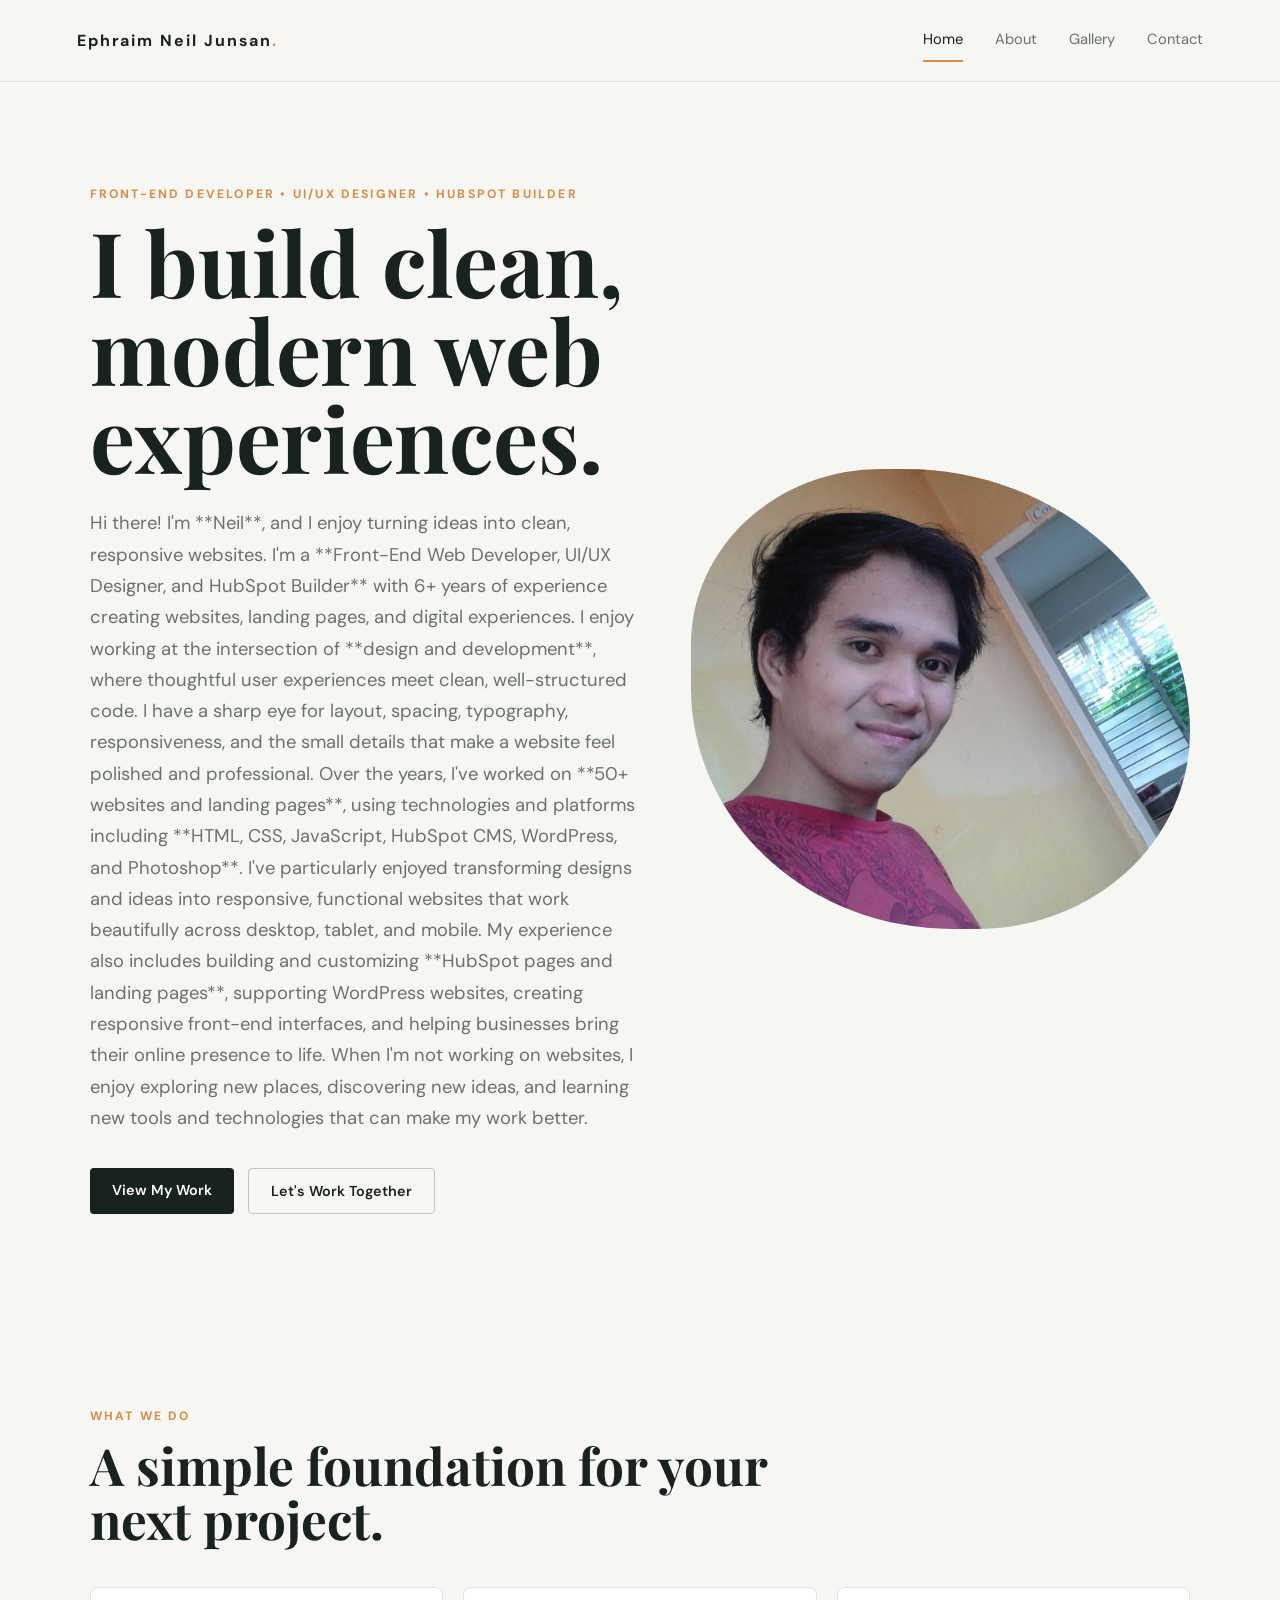
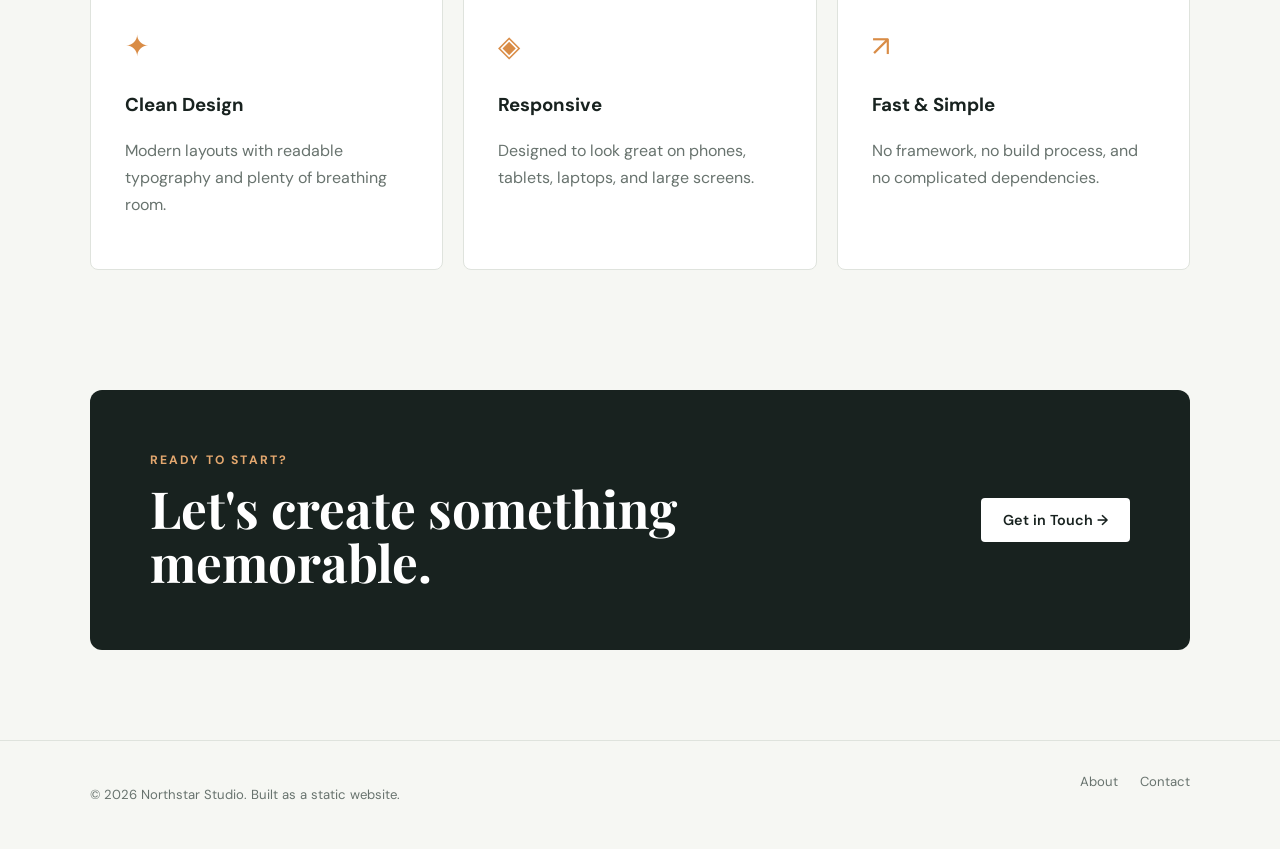
==== index.html @ 5e9888b0 "Update index.html" ====
<!DOCTYPE html>
<html lang="en">
<head>
  <meta charset="UTF-8">
  <meta name="viewport" content="width=device-width, initial-scale=1.0">
  <meta name="description" content="A clean, modern static website template.">
  <title>Northstar Studio | Home</title>
  <link rel="stylesheet" href="assets/style.css">
</head>
<body>
<header class="site-header">
  <a class="logo" href="index.html">Ephraim Neil Junsan<span>.</span></a>
  <button class="menu-toggle" aria-label="Open menu">☰</button>
  <nav class="nav">
    <a class="active" href="index.html">Home</a>
    <a href="about.html">About</a>
    <a href="gallery.html">Gallery</a>
    <a href="contact.html">Contact</a>
  </nav>
</header>

<main>
  <section class="hero">
    <div class="hero-content">
      <p class="eyebrow">FRONT-END DEVELOPER • UI/UX DESIGNER • HUBSPOT BUILDER</p>
      <h1>I build clean, modern web experiences.</span></h1>
      <p class="lead">Hi there! I'm **Neil**, and I enjoy turning ideas into clean, responsive websites. I'm a **Front-End Web Developer, UI/UX Designer, and HubSpot Builder** with 6+ years of experience creating websites, landing pages, and digital experiences.

I enjoy working at the intersection of **design and development**, where thoughtful user experiences meet clean, well-structured code. I have a sharp eye for layout, spacing, typography, responsiveness, and the small details that make a website feel polished and professional.

Over the years, I've worked on **50+ websites and landing pages**, using technologies and platforms including **HTML, CSS, JavaScript, HubSpot CMS, WordPress, and Photoshop**. I've particularly enjoyed transforming designs and ideas into responsive, functional websites that work beautifully across desktop, tablet, and mobile.

My experience also includes building and customizing **HubSpot pages and landing pages**, supporting WordPress websites, creating responsive front-end interfaces, and helping businesses bring their online presence to life.

When I'm not working on websites, I enjoy exploring new places, discovering new ideas, and learning new tools and technologies that can make my work better.
</p>
      <div class="buttons">
        <a class="btn primary" href="gallery.html">View My Work</a>
        <a class="btn secondary" href="contact.html">Let's Work Together</a>
      </div>
    </div>
    <div class="hero-art" aria-label="Decorative abstract artwork">
      <img class="mypic" src="assets/images/511155625_24175515755412277_2492406543370372997_n.jpg">
    </div>
  </section>

  <section class="section">
    <p class="eyebrow">WHAT WE DO</p>
    <h2>A simple foundation for your next project.</h2>
    <div class="cards">
      <article class="card"><div class="icon">✦</div><h3>Clean Design</h3><p>Modern layouts with readable typography and plenty of breathing room.</p></article>
      <article class="card"><div class="icon">◈</div><h3>Responsive</h3><p>Designed to look great on phones, tablets, laptops, and large screens.</p></article>
      <article class="card"><div class="icon">↗</div><h3>Fast & Simple</h3><p>No framework, no build process, and no complicated dependencies.</p></article>
    </div>
  </section>

  <section class="cta">
    <div><p class="eyebrow">READY TO START?</p><h2>Let's create something memorable.</h2></div>
    <a class="btn light" href="contact.html">Get in Touch →</a>
  </section>
</main>

<footer class="footer"><p>© 2026 Northstar Studio. Built as a static website.</p><div><a href="about.html">About</a><a href="contact.html">Contact</a></div></footer>
<script src="assets/script.js"></script>
</body>
</html>
---- assets/style.css ----
@import url("https://fonts.googleapis.com/css2?family=DM+Sans:wght@400;500;600;700&family=Playfair+Display:wght@600;700&display=swap");
:root {
  --ink: #18221f;
  --muted: #68736e;
  --paper: #f6f7f3;
  --accent: #d98c46;
  --line: #dfe3dd;
  --white: #fff;
}
* {
  box-sizing: border-box;
}
html {
  scroll-behavior: smooth;
}
body {
  margin: 0;
  background: var(--paper);
  color: var(--ink);
  font-family: "DM Sans", Arial, sans-serif;
  line-height: 1.7;
}
a {
  color: inherit;
  text-decoration: none;
}
.site-header {
  height: 82px;
  display: flex;
  align-items: center;
  justify-content: space-between;
  padding: 0 6%;
  border-bottom: 1px solid var(--line);
  background: rgba(246, 247, 243, 0.95);
  position: sticky;
  top: 0;
  z-index: 20;
}
.logo {
  font-weight: 700;
  letter-spacing: 0.12em;
}
.logo span {
  color: var(--accent);
}
.nav {
  display: flex;
  gap: 32px;
  font-size: 0.92rem;
}
.nav a {
  padding: 8px 0;
  color: var(--muted);
}
.nav a.active,
.nav a:hover {
  color: var(--ink);
  border-bottom: 2px solid var(--accent);
}
.menu-toggle {
  display: none;
  border: 0;
  background: none;
  font-size: 1.6rem;
}
.hero {
  min-height: 620px;
  padding: 8% 7%;
  display: grid;
  grid-template-columns: 1.05fr 0.95fr;
  gap: 50px;
  align-items: center;
  overflow: hidden;
}
.eyebrow {
  font-size: 0.76rem;
  letter-spacing: 0.18em;
  font-weight: 700;
  color: var(--accent);
  margin: 0 0 12px;
}
.hero h1,
.page-hero h1 {
  font-family: "Playfair Display", Georgia, serif;
  font-size: clamp(3.3rem, 7vw, 6.8rem);
  line-height: 0.98;
  margin: 0 0 28px;
}
.hero h1 span,
.page-hero h1 span {
  font-style: italic;
  font-weight: 600;
}
.lead {
  font-size: 1.15rem;
  color: var(--muted);
  max-width: 620px;
}
.buttons {
  display: flex;
  gap: 14px;
  margin-top: 34px;
}
.btn {
  display: inline-block;
  border: 0;
  border-radius: 4px;
  padding: 13px 22px;
  font: 600 0.9rem "DM Sans", Arial;
  cursor: pointer;
}
.primary {
  background: var(--ink);
  color: var(--white);
}
.primary:hover {
  background: #2c3b35;
}
.secondary {
  border: 1px solid #bfc6c0;
}
.light {
  background: var(--white);
  color: var(--ink);
}
.hero-art {
  height: 460px;
  position: relative;
  border-radius: 40% 60% 45% 55%;
  background: linear-gradient(135deg, #e5e9e1, #d9ded5);
  overflow: hidden;
}
.orb {
  position: absolute;
  border-radius: 50%;
  filter: blur(1px);
}
.orb-one {
  width: 280px;
  height: 280px;
  background: #d98c46;
  right: 5%;
  top: 7%;
}
.orb-two {
  width: 230px;
  height: 230px;
  background: #344d48;
  left: 5%;
  bottom: 5%;
}
.orb-three {
  width: 190px;
  height: 190px;
  background: #e9c6a3;
  left: 35%;
  top: 38%;
}
.section {
  padding: 90px 7%;
  max-width: 1400px;
  margin: auto;
}
.section h2,
.cta h2 {
  font-family: "Playfair Display", Georgia, serif;
  font-size: clamp(2.2rem, 4vw, 4rem);
  line-height: 1.05;
  max-width: 700px;
  margin: 0 0 40px;
}
.cards {
  display: grid;
  grid-template-columns: repeat(3, 1fr);
  gap: 20px;
}
.card {
  padding: 34px;
  border: 1px solid var(--line);
  background: var(--white);
  border-radius: 8px;
}
.icon {
  font-size: 1.8rem;
  color: var(--accent);
}
.card h3 {
  margin-bottom: 8px;
}
.card p,
.two-col p,
.page-hero p {
  color: var(--muted);
}
.cta {
  margin: 30px 7% 90px;
  padding: 60px;
  display: flex;
  justify-content: space-between;
  align-items: center;
  gap: 30px;
  background: var(--ink);
  color: var(--white);
  border-radius: 12px;
}
.cta .eyebrow {
  color: #e4a86f;
}
.cta h2 {
  margin: 0;
}
.page-hero {
  padding: 100px 7% 70px;
  max-width: 1000px;
}
.page-hero h1 {
  font-size: clamp(3rem, 6vw, 6rem);
}
.page-hero p {
  font-size: 1.1rem;
  max-width: 720px;
}
.two-col {
  display: grid;
  grid-template-columns: 1fr 1fr;
  gap: 80px;
}
.stats {
  display: grid;
  grid-template-columns: repeat(4, 1fr);
  margin: 0 7% 90px;
  border-top: 1px solid var(--line);
  border-bottom: 1px solid var(--line);
}
.stats div {
  padding: 35px 15px;
  text-align: center;
  border-right: 1px solid var(--line);
}
.stats div:last-child {
  border: 0;
}
.stats strong {
  display: block;
  font: 700 2.7rem "Playfair Display";
}
.stats span {
  color: var(--muted);
  font-size: 0.9rem;
}
.gallery {
  padding: 0 7% 100px;
  display: grid;
  grid-template-columns: repeat(3, 1fr);
  gap: 18px;
}
.tile {
  min-height: 300px;
  border-radius: 8px;
  display: flex;
  align-items: flex-end;
  padding: 25px;
  overflow: hidden;
  position: relative;
}
.tile div {
  position: relative;
  z-index: 2;
}
.tile small {
  letter-spacing: 0.15em;
  font-size: 0.68rem;
}
.tile h3 {
  font: 700 1.8rem "Playfair Display";
  margin: 4px 0;
}
.t1 {
  background: radial-gradient(circle at 70% 25%, #f0c99e, #b96d3b 40%, #2e3d37);
}
.t2 {
  background: radial-gradient(circle at 30% 30%, #c7dfe2, #557a82 45%, #1e3132);
}
.t3 {
  background: radial-gradient(circle at 50% 25%, #b8c4a1, #59694e 45%, #27352b);
}
.t4 {
  background: linear-gradient(135deg, #e4d7c5, #a58d75);
}
.t5 {
  background: radial-gradient(circle at 70% 30%, #788b9d, #1d2a3a 55%, #10151c);
}
.t6 {
  background: radial-gradient(circle at 35% 30%, #f4ddb1, #d79554 48%, #674d38);
}
.tile::after {
  content: "";
  position: absolute;
  inset: 0;
  background: linear-gradient(transparent 40%, rgba(0, 0, 0, 0.48));
}
.tile {
  color: #fff;
}
.contact-wrap {
  padding: 0 7% 100px;
  display: grid;
  grid-template-columns: 1.2fr 0.8fr;
  gap: 70px;
  max-width: 1300px;
}
.contact-form {
  display: grid;
  gap: 18px;
}
.contact-form label {
  font-size: 0.86rem;
  font-weight: 600;
}
.contact-form input,
.contact-form textarea {
  width: 100%;
  margin-top: 7px;
  padding: 14px;
  border: 1px solid var(--line);
  border-radius: 4px;
  background: var(--white);
  font: inherit;
}
.contact-form textarea {
  resize: vertical;
}
.contact-info {
  padding: 35px;
  background: var(--white);
  border: 1px solid var(--line);
  border-radius: 8px;
  height: max-content;
}
.footer {
  padding: 30px 7%;
  border-top: 1px solid var(--line);
  display: flex;
  justify-content: space-between;
  color: var(--muted);
  font-size: 0.82rem;
}
.footer div {
  display: flex;
  gap: 22px;
}
.footer a:hover {
  color: var(--ink);
}

.mypic {
  width:100%;
}



@media (max-width: 800px) {
  .site-header {
    height: 70px;
  }
  .menu-toggle {
    display: block;
  }
  .nav {
    display: none;
    position: absolute;
    top: 70px;
    left: 0;
    right: 0;
    background: var(--paper);
    padding: 20px 7%;
    flex-direction: column;
    gap: 8px;
    border-bottom: 1px solid var(--line);
  }
  .nav.open {
    display: flex;
  }
  .hero {
    grid-template-columns: 1fr;
    padding-top: 60px;
  }
  .hero-art {
    height: 330px;
  }
  .cards,
  .gallery {
    grid-template-columns: 1fr;
  }
  .two-col,
  .contact-wrap {
    grid-template-columns: 1fr;
    gap: 35px;
  }
  .stats {
    grid-template-columns: 1fr 1fr;
  }
  .stats div:nth-child(2) {
    border-right: 0;
  }
  .stats div {
    border-bottom: 1px solid var(--line);
  }
  .cta {
    margin-left: 4%;
    margin-right: 4%;
    padding: 40px 28px;
    display: block;
  }
  .cta .btn {
    margin-top: 25px;
  }
  .footer {
    display: block;
  }
  .footer div {
    margin-top: 12px;
  }
  .page-hero {
    padding-top: 70px;
  }
}
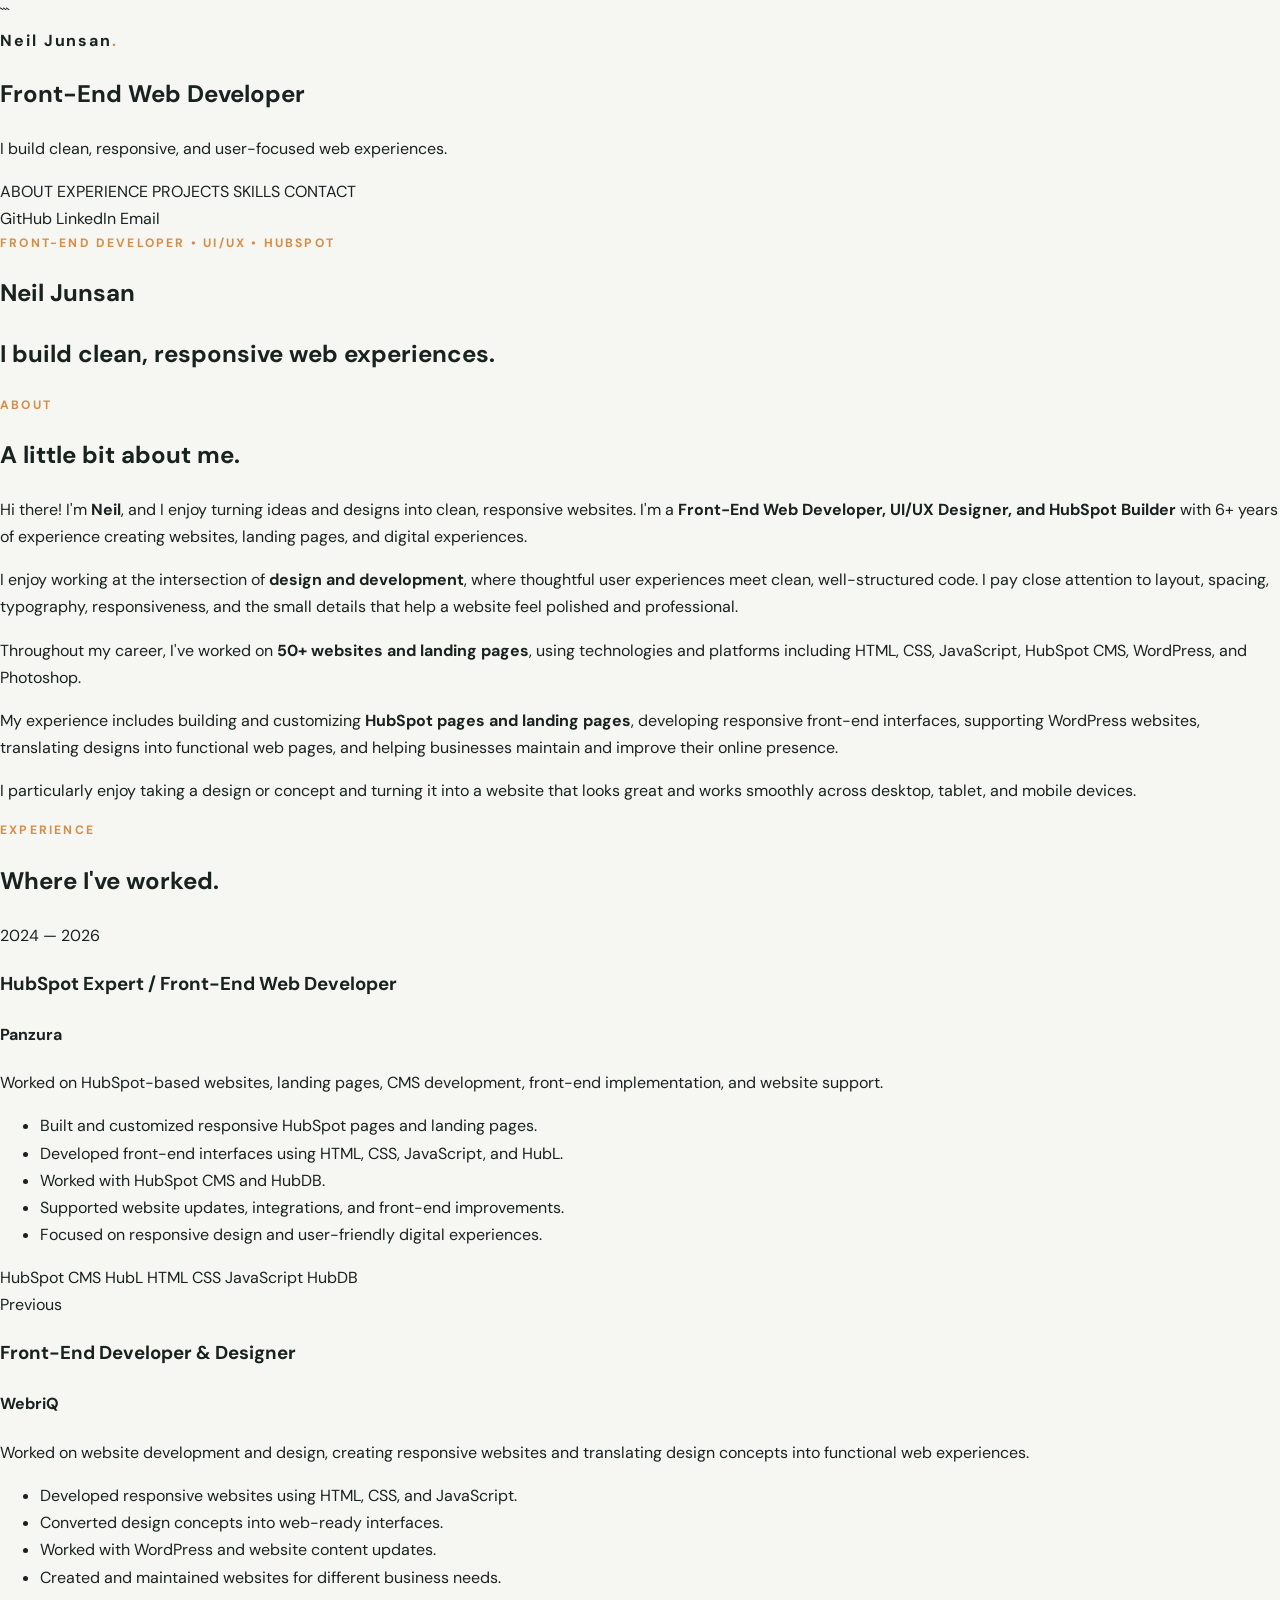
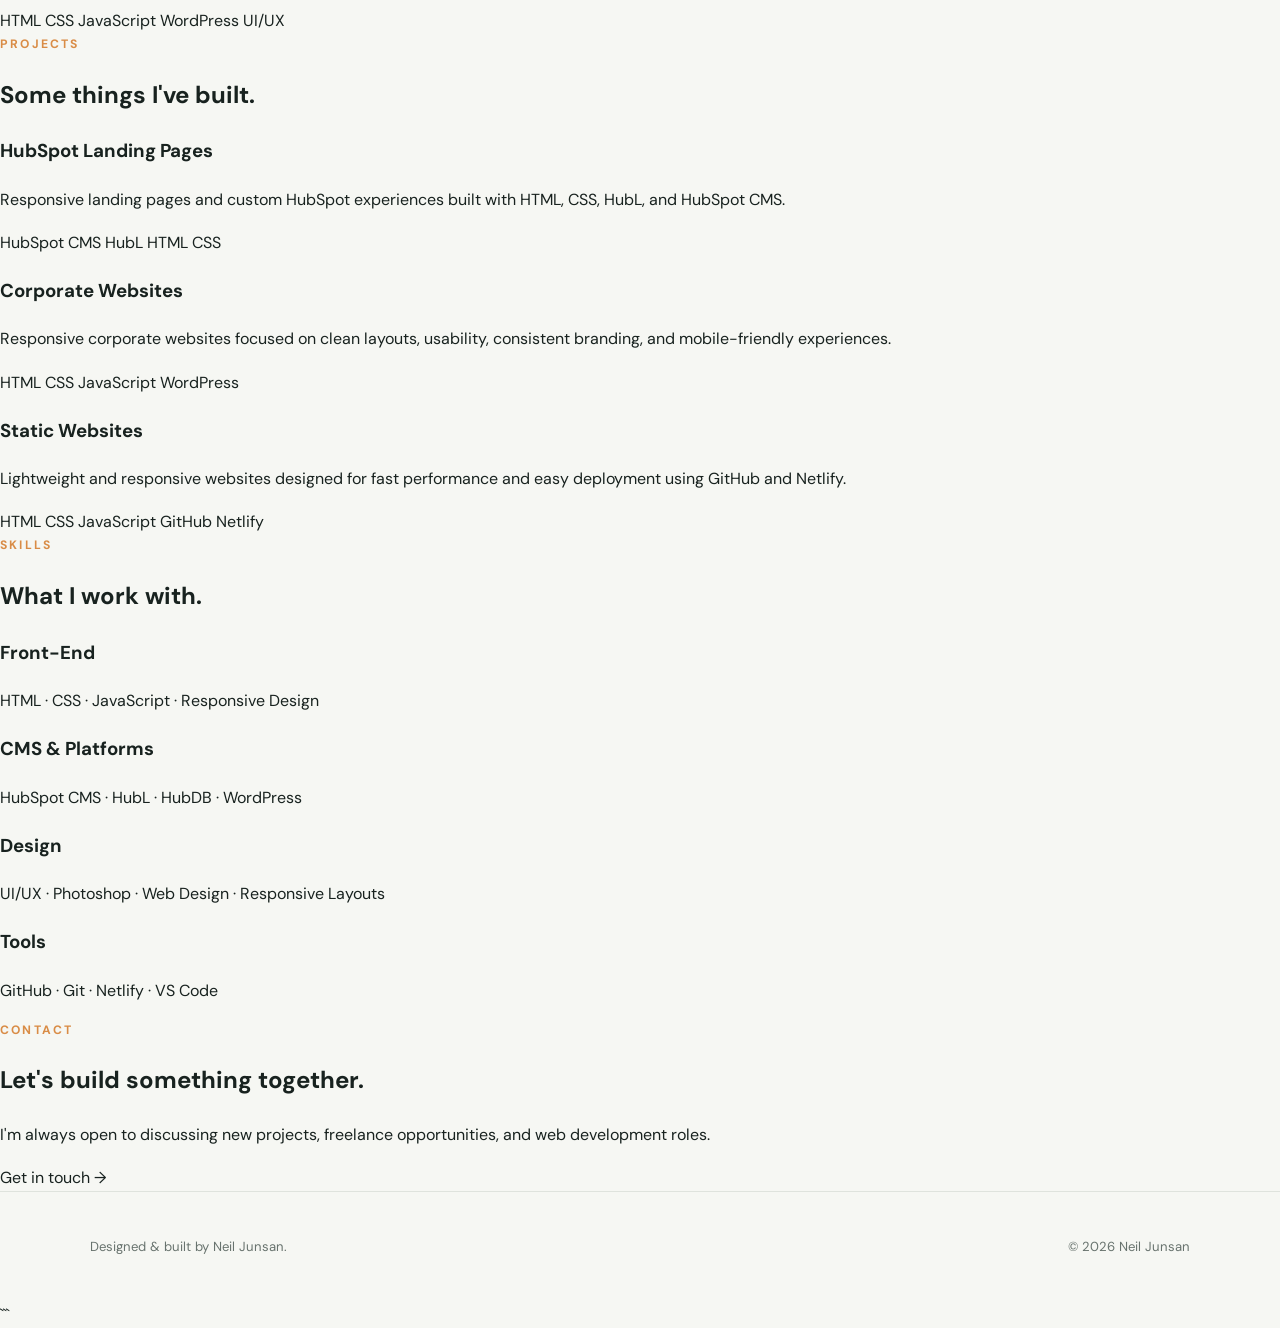
==== commit 66b1345d: "Update index.html" ====
--- a/index.html
+++ b/index.html
@@ -1,66 +1,433 @@
 <!DOCTYPE html>
+
 <html lang="en">
 <head>
   <meta charset="UTF-8">
   <meta name="viewport" content="width=device-width, initial-scale=1.0">
-  <meta name="description" content="A clean, modern static website template.">
-  <title>Northstar Studio | Home</title>
+  <meta name="description" content="Neil Junsan — Front-End Web Developer, UI/UX Designer, and HubSpot Builder.">
+  <title>Neil Junsan | Front-End Web Developer</title>
   <link rel="stylesheet" href="assets/style.css">
 </head>
+
 <body>
-<header class="site-header">
-  <a class="logo" href="index.html">Ephraim Neil Junsan<span>.</span></a>
-  <button class="menu-toggle" aria-label="Open menu">☰</button>
-  <nav class="nav">
-    <a class="active" href="index.html">Home</a>
-    <a href="about.html">About</a>
-    <a href="gallery.html">Gallery</a>
-    <a href="contact.html">Contact</a>
-  </nav>
-</header>
-
-<main>
-  <section class="hero">
-    <div class="hero-content">
-      <p class="eyebrow">FRONT-END DEVELOPER • UI/UX DESIGNER • HUBSPOT BUILDER</p>
-      <h1>I build clean, modern web experiences.</span></h1>
-      <p class="lead">Hi there! I'm **Neil**, and I enjoy turning ideas into clean, responsive websites. I'm a **Front-End Web Developer, UI/UX Designer, and HubSpot Builder** with 6+ years of experience creating websites, landing pages, and digital experiences.
-
-I enjoy working at the intersection of **design and development**, where thoughtful user experiences meet clean, well-structured code. I have a sharp eye for layout, spacing, typography, responsiveness, and the small details that make a website feel polished and professional.
-
-Over the years, I've worked on **50+ websites and landing pages**, using technologies and platforms including **HTML, CSS, JavaScript, HubSpot CMS, WordPress, and Photoshop**. I've particularly enjoyed transforming designs and ideas into responsive, functional websites that work beautifully across desktop, tablet, and mobile.
-
-My experience also includes building and customizing **HubSpot pages and landing pages**, supporting WordPress websites, creating responsive front-end interfaces, and helping businesses bring their online presence to life.
-
-When I'm not working on websites, I enjoy exploring new places, discovering new ideas, and learning new tools and technologies that can make my work better.
-</p>
-      <div class="buttons">
-        <a class="btn primary" href="gallery.html">View My Work</a>
-        <a class="btn secondary" href="contact.html">Let's Work Together</a>
-      </div>
+
+  <div class="portfolio-layout">
+
+```
+<!-- LEFT SIDEBAR -->
+<aside class="sidebar">
+
+  <div class="sidebar-inner">
+
+    <div class="intro">
+
+      <a class="logo" href="#home">
+        Neil Junsan<span>.</span>
+      </a>
+
+      <h1>Front-End Web Developer</h1>
+
+      <p class="tagline">
+        I build clean, responsive, and user-focused web experiences.
+      </p>
+
     </div>
-    <div class="hero-art" aria-label="Decorative abstract artwork">
-      <img class="mypic" src="assets/images/511155625_24175515755412277_2492406543370372997_n.jpg">
+
+    <!-- NAVIGATION -->
+    <nav class="portfolio-nav" aria-label="Main navigation">
+      <a href="#about" class="nav-link active">
+        <span class="nav-line"></span>
+        <span>ABOUT</span>
+      </a>
+
+      <a href="#experience" class="nav-link">
+        <span class="nav-line"></span>
+        <span>EXPERIENCE</span>
+      </a>
+
+      <a href="#projects" class="nav-link">
+        <span class="nav-line"></span>
+        <span>PROJECTS</span>
+      </a>
+
+      <a href="#skills" class="nav-link">
+        <span class="nav-line"></span>
+        <span>SKILLS</span>
+      </a>
+
+      <a href="#contact" class="nav-link">
+        <span class="nav-line"></span>
+        <span>CONTACT</span>
+      </a>
+    </nav>
+
+    <!-- SOCIAL LINKS -->
+    <div class="social-links">
+
+      <a href="https://github.com/Neil-Saitama"
+         target="_blank"
+         rel="noopener noreferrer"
+         aria-label="GitHub">
+        GitHub
+      </a>
+
+      <a href="#"
+         aria-label="LinkedIn">
+        LinkedIn
+      </a>
+
+      <a href="mailto:your-email@example.com"
+         aria-label="Email">
+        Email
+      </a>
+
     </div>
-  </section>
-
-  <section class="section">
-    <p class="eyebrow">WHAT WE DO</p>
-    <h2>A simple foundation for your next project.</h2>
-    <div class="cards">
-      <article class="card"><div class="icon">✦</div><h3>Clean Design</h3><p>Modern layouts with readable typography and plenty of breathing room.</p></article>
-      <article class="card"><div class="icon">◈</div><h3>Responsive</h3><p>Designed to look great on phones, tablets, laptops, and large screens.</p></article>
-      <article class="card"><div class="icon">↗</div><h3>Fast & Simple</h3><p>No framework, no build process, and no complicated dependencies.</p></article>
+
+  </div>
+
+</aside>
+
+
+<!-- RIGHT SCROLLABLE CONTENT -->
+<main class="content">
+
+
+  <!-- HOME -->
+  <section id="home" class="content-section home-section">
+
+    <div class="mobile-intro">
+
+      <p class="eyebrow">
+        FRONT-END DEVELOPER • UI/UX • HUBSPOT
+      </p>
+
+      <h1>
+        Neil Junsan
+      </h1>
+
+      <h2>
+        I build clean, responsive web experiences.
+      </h2>
+
     </div>
-  </section>
-
-  <section class="cta">
-    <div><p class="eyebrow">READY TO START?</p><h2>Let's create something memorable.</h2></div>
-    <a class="btn light" href="contact.html">Get in Touch →</a>
-  </section>
+
+  </section>
+
+
+  <!-- ABOUT -->
+  <section id="about" class="content-section">
+
+    <p class="eyebrow">ABOUT</p>
+
+    <h2>
+      A little bit about me.
+    </h2>
+
+    <div class="about-content">
+
+      <p>
+        Hi there! I'm <strong>Neil</strong>, and I enjoy turning ideas and designs into clean, responsive websites. I'm a <strong>Front-End Web Developer, UI/UX Designer, and HubSpot Builder</strong> with 6+ years of experience creating websites, landing pages, and digital experiences.
+      </p>
+
+      <p>
+        I enjoy working at the intersection of <strong>design and development</strong>, where thoughtful user experiences meet clean, well-structured code. I pay close attention to layout, spacing, typography, responsiveness, and the small details that help a website feel polished and professional.
+      </p>
+
+      <p>
+        Throughout my career, I've worked on <strong>50+ websites and landing pages</strong>, using technologies and platforms including HTML, CSS, JavaScript, HubSpot CMS, WordPress, and Photoshop.
+      </p>
+
+      <p>
+        My experience includes building and customizing <strong>HubSpot pages and landing pages</strong>, developing responsive front-end interfaces, supporting WordPress websites, translating designs into functional web pages, and helping businesses maintain and improve their online presence.
+      </p>
+
+      <p>
+        I particularly enjoy taking a design or concept and turning it into a website that looks great and works smoothly across desktop, tablet, and mobile devices.
+      </p>
+
+    </div>
+
+  </section>
+
+
+  <!-- EXPERIENCE -->
+  <section id="experience" class="content-section">
+
+    <p class="eyebrow">EXPERIENCE</p>
+
+    <h2>
+      Where I've worked.
+    </h2>
+
+
+    <article class="experience-item">
+
+      <div class="experience-date">
+        2024 — 2026
+      </div>
+
+      <div class="experience-details">
+
+        <h3>
+          HubSpot Expert / Front-End Web Developer
+        </h3>
+
+        <h4>
+          Panzura
+        </h4>
+
+        <p>
+          Worked on HubSpot-based websites, landing pages, CMS development, front-end implementation, and website support.
+        </p>
+
+        <ul>
+          <li>Built and customized responsive HubSpot pages and landing pages.</li>
+          <li>Developed front-end interfaces using HTML, CSS, JavaScript, and HubL.</li>
+          <li>Worked with HubSpot CMS and HubDB.</li>
+          <li>Supported website updates, integrations, and front-end improvements.</li>
+          <li>Focused on responsive design and user-friendly digital experiences.</li>
+        </ul>
+
+        <div class="tags">
+          <span>HubSpot CMS</span>
+          <span>HubL</span>
+          <span>HTML</span>
+          <span>CSS</span>
+          <span>JavaScript</span>
+          <span>HubDB</span>
+        </div>
+
+      </div>
+
+    </article>
+
+
+    <article class="experience-item">
+
+      <div class="experience-date">
+        Previous
+      </div>
+
+      <div class="experience-details">
+
+        <h3>
+          Front-End Developer & Designer
+        </h3>
+
+        <h4>
+          WebriQ
+        </h4>
+
+        <p>
+          Worked on website development and design, creating responsive websites and translating design concepts into functional web experiences.
+        </p>
+
+        <ul>
+          <li>Developed responsive websites using HTML, CSS, and JavaScript.</li>
+          <li>Converted design concepts into web-ready interfaces.</li>
+          <li>Worked with WordPress and website content updates.</li>
+          <li>Created and maintained websites for different business needs.</li>
+        </ul>
+
+        <div class="tags">
+          <span>HTML</span>
+          <span>CSS</span>
+          <span>JavaScript</span>
+          <span>WordPress</span>
+          <span>UI/UX</span>
+        </div>
+
+      </div>
+
+    </article>
+
+  </section>
+
+
+  <!-- PROJECTS -->
+  <section id="projects" class="content-section">
+
+    <p class="eyebrow">PROJECTS</p>
+
+    <h2>
+      Some things I've built.
+    </h2>
+
+
+    <article class="project-item">
+
+      <div class="project-content">
+
+        <h3>
+          HubSpot Landing Pages
+        </h3>
+
+        <p>
+          Responsive landing pages and custom HubSpot experiences built with HTML, CSS, HubL, and HubSpot CMS.
+        </p>
+
+        <div class="tags">
+          <span>HubSpot CMS</span>
+          <span>HubL</span>
+          <span>HTML</span>
+          <span>CSS</span>
+        </div>
+
+      </div>
+
+    </article>
+
+
+    <article class="project-item">
+
+      <div class="project-content">
+
+        <h3>
+          Corporate Websites
+        </h3>
+
+        <p>
+          Responsive corporate websites focused on clean layouts, usability, consistent branding, and mobile-friendly experiences.
+        </p>
+
+        <div class="tags">
+          <span>HTML</span>
+          <span>CSS</span>
+          <span>JavaScript</span>
+          <span>WordPress</span>
+        </div>
+
+      </div>
+
+    </article>
+
+
+    <article class="project-item">
+
+      <div class="project-content">
+
+        <h3>
+          Static Websites
+        </h3>
+
+        <p>
+          Lightweight and responsive websites designed for fast performance and easy deployment using GitHub and Netlify.
+        </p>
+
+        <div class="tags">
+          <span>HTML</span>
+          <span>CSS</span>
+          <span>JavaScript</span>
+          <span>GitHub</span>
+          <span>Netlify</span>
+        </div>
+
+      </div>
+
+    </article>
+
+  </section>
+
+
+  <!-- SKILLS -->
+  <section id="skills" class="content-section">
+
+    <p class="eyebrow">SKILLS</p>
+
+    <h2>
+      What I work with.
+    </h2>
+
+    <div class="skills-grid">
+
+      <div class="skill-group">
+
+        <h3>Front-End</h3>
+
+        <p>
+          HTML · CSS · JavaScript · Responsive Design
+        </p>
+
+      </div>
+
+
+      <div class="skill-group">
+
+        <h3>CMS & Platforms</h3>
+
+        <p>
+          HubSpot CMS · HubL · HubDB · WordPress
+        </p>
+
+      </div>
+
+
+      <div class="skill-group">
+
+        <h3>Design</h3>
+
+        <p>
+          UI/UX · Photoshop · Web Design · Responsive Layouts
+        </p>
+
+      </div>
+
+
+      <div class="skill-group">
+
+        <h3>Tools</h3>
+
+        <p>
+          GitHub · Git · Netlify · VS Code
+        </p>
+
+      </div>
+
+    </div>
+
+  </section>
+
+
+  <!-- CONTACT -->
+  <section id="contact" class="content-section contact-section">
+
+    <p class="eyebrow">CONTACT</p>
+
+    <h2>
+      Let's build something together.
+    </h2>
+
+    <p>
+      I'm always open to discussing new projects, freelance opportunities, and web development roles.
+    </p>
+
+    <a class="contact-button" href="mailto:your-email@example.com">
+      Get in touch →
+    </a>
+
+  </section>
+
+
+  <!-- FOOTER -->
+  <footer class="footer">
+
+    <p>
+      Designed & built by Neil Junsan.
+    </p>
+
+    <p>
+      © 2026 Neil Junsan
+    </p>
+
+  </footer>
+
+
 </main>
-
-<footer class="footer"><p>© 2026 Northstar Studio. Built as a static website.</p><div><a href="about.html">About</a><a href="contact.html">Contact</a></div></footer>
-<script src="assets/script.js"></script>
+```
+
+  </div>
+
+  <script src="assets/script.js"></script>
+
 </body>
 </html>
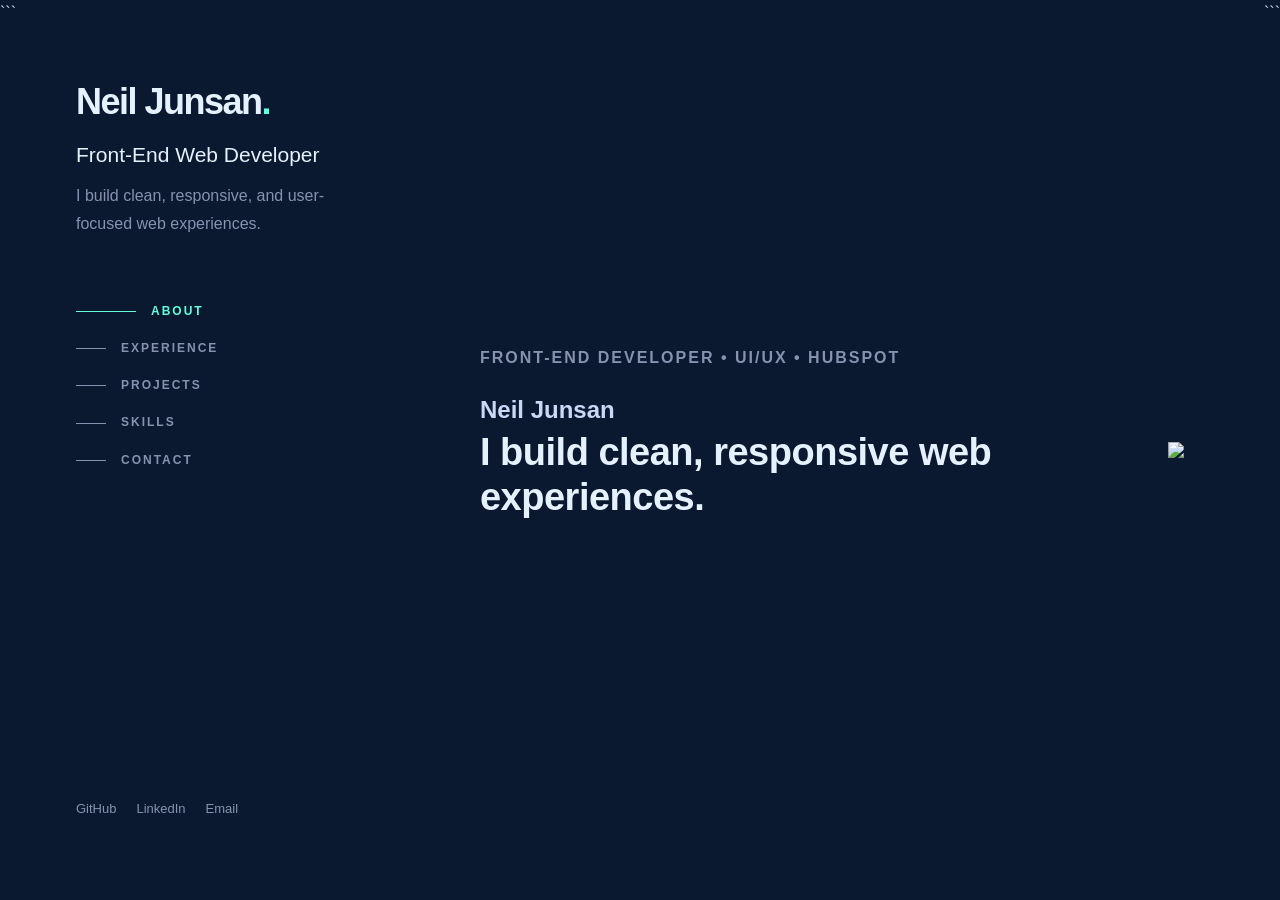
==== commit 298dd8ad: "Update index.html" ====
--- a/index.html
+++ b/index.html
@@ -110,6 +110,9 @@
       </h2>
 
     </div>
+    <div class="right_pic">
+      <img src="assets/images/">
+    </div>
 
   </section>
 
--- a/assets/style.css
+++ b/assets/style.css
@@ -1,427 +1,797 @@
-@import url("https://fonts.googleapis.com/css2?family=DM+Sans:wght@400;500;600;700&family=Playfair+Display:wght@600;700&display=swap");
-:root {
-  --ink: #18221f;
-  --muted: #68736e;
-  --paper: #f6f7f3;
-  --accent: #d98c46;
-  --line: #dfe3dd;
-  --white: #fff;
-}
+/* =========================================================
+NEIL JUNSAN — FRONT-END DEVELOPER PORTFOLIO
+Flexbox Two-Column Layout
+========================================================= */
+
+/* =========================================================
+RESET
+========================================================= */
+
 * {
+  margin: 0;
+  padding: 0;
   box-sizing: border-box;
-}
+  }
+
 html {
-  scroll-behavior: smooth;
-}
+scroll-behavior: smooth;
+}
+
 body {
-  margin: 0;
-  background: var(--paper);
-  color: var(--ink);
-  font-family: "DM Sans", Arial, sans-serif;
-  line-height: 1.7;
-}
+font-family: Arial, Helvetica, sans-serif;
+background: #0a192f;
+color: #ccd6f6;
+line-height: 1.6;
+}
+
 a {
-  color: inherit;
-  text-decoration: none;
-}
-.site-header {
-  height: 82px;
-  display: flex;
-  align-items: center;
-  justify-content: space-between;
-  padding: 0 6%;
-  border-bottom: 1px solid var(--line);
-  background: rgba(246, 247, 243, 0.95);
-  position: sticky;
-  top: 0;
-  z-index: 20;
-}
+color: inherit;
+text-decoration: none;
+}
+
+img {
+max-width: 100%;
+display: block;
+}
+
+/* =========================================================
+MAIN FLEXBOX LAYOUT
+========================================================= */
+
+.portfolio-layout {
+display: flex;
+width: 100%;
+min-height: 100vh;
+}
+
+/* =========================================================
+LEFT SIDEBAR
+========================================================= */
+
+.sidebar {width: 30%;height: 100vh;position: sticky;top: 0;flex-shrink: 0;}
+
+.sidebar-inner {
+height: 100vh;
+padding: 80px 60px;
+display: flex;
+flex-direction: column;
+}
+
+/* =========================================================
+NAME / LOGO
+========================================================= */
+
 .logo {
-  font-weight: 700;
-  letter-spacing: 0.12em;
-}
+display: inline-block;
+width: fit-content;
+margin-bottom: 18px;
+
+color: #e6f1ff;
+font-size: 36px;
+font-weight: 700;
+line-height: 1.2;
+letter-spacing: -1.5px;
+
+transition: color 0.25s ease;
+}
+
 .logo span {
-  color: var(--accent);
-}
-.nav {
-  display: flex;
-  gap: 32px;
-  font-size: 0.92rem;
-}
-.nav a {
-  padding: 8px 0;
-  color: var(--muted);
-}
-.nav a.active,
-.nav a:hover {
-  color: var(--ink);
-  border-bottom: 2px solid var(--accent);
-}
-.menu-toggle {
-  display: none;
-  border: 0;
-  background: none;
-  font-size: 1.6rem;
-}
-.hero {
-  min-height: 620px;
-  padding: 8% 7%;
-  display: grid;
-  grid-template-columns: 1.05fr 0.95fr;
-  gap: 50px;
-  align-items: center;
-  overflow: hidden;
-}
+color: #64ffda;
+}
+
+.logo:hover {
+color: #64ffda;
+}
+
+/* =========================================================
+SIDEBAR INTRO
+========================================================= */
+
+.intro h1 {
+margin-bottom: 14px;
+
+color: #e6f1ff;
+font-size: 21px;
+font-weight: 500;
+line-height: 1.3;
+}
+
+.tagline {
+max-width: 320px;
+
+color: #8892b0;
+font-size: 16px;
+line-height: 1.7;
+}
+
+/* =========================================================
+NAVIGATION
+========================================================= */
+
+.portfolio-nav {
+display: flex;
+flex-direction: column;
+gap: 18px;
+
+margin-top: 65px;
+}
+
+.nav-link {
+display: flex;
+align-items: center;
+gap: 15px;
+
+width: fit-content;
+
+color: #8892b0;
+font-size: 12px;
+font-weight: 700;
+letter-spacing: 2px;
+
+transition:
+color 0.25s ease,
+transform 0.25s ease;
+}
+
+.nav-line {
+width: 30px;
+height: 1px;
+
+background: #8892b0;
+
+transition:
+width 0.25s ease,
+background 0.25s ease;
+}
+
+.nav-link:hover {
+color: #64ffda;
+}
+
+.nav-link:hover .nav-line {
+width: 60px;
+background: #64ffda;
+}
+
+.nav-link.active {
+color: #64ffda;
+}
+
+.nav-link.active .nav-line {
+width: 60px;
+background: #64ffda;
+}
+
+/* =========================================================
+SOCIAL LINKS
+========================================================= */
+
+.social-links {
+display: flex;
+flex-wrap: wrap;
+gap: 20px;
+
+margin-top: auto;
+}
+
+.social-links a {
+color: #8892b0;
+font-size: 13px;
+
+transition:
+color 0.25s ease,
+transform 0.25s ease;
+}
+
+.social-links a:hover {
+color: #64ffda;
+transform: translateY(-2px);
+}
+
+/* =========================================================
+RIGHT SCROLLABLE CONTENT
+========================================================= */
+
+.content {width: 70%;height: 100vh;padding: 0 80px;overflow-y: auto;overflow-x: hidden;scroll-behavior: smooth;}
+
+/* =========================================================
+SECTIONS
+========================================================= */
+
+.content-section {
+width: 100%;
+max-width: 760px;
+
+min-height: 100vh;
+
+padding: 110px 0;
+
+scroll-margin-top: 30px;
+}
+
+/* =========================================================
+HOME
+========================================================= */
+
+.home-section {
+display: flex;
+align-items: center;
+}
+
+.mobile-intro {/* display: none; */}
+
+/* =========================================================
+EYEBROW
+========================================================= */
+
 .eyebrow {
-  font-size: 0.76rem;
-  letter-spacing: 0.18em;
-  font-weight: 700;
-  color: var(--accent);
-  margin: 0 0 12px;
-}
-.hero h1,
-.page-hero h1 {
-  font-family: "Playfair Display", Georgia, serif;
-  font-size: clamp(3.3rem, 7vw, 6.8rem);
-  line-height: 0.98;
-  margin: 0 0 28px;
-}
-.hero h1 span,
-.page-hero h1 span {
-  font-style: italic;
-  font-weight: 600;
-}
-.lead {
-  font-size: 1.15rem;
-  color: var(--muted);
-  max-width: 620px;
-}
-.buttons {
-  display: flex;
-  gap: 14px;
-  margin-top: 34px;
-}
-.btn {
-  display: inline-block;
-  border: 0;
-  border-radius: 4px;
-  padding: 13px 22px;
-  font: 600 0.9rem "DM Sans", Arial;
-  cursor: pointer;
-}
-.primary {
-  background: var(--ink);
-  color: var(--white);
-}
-.primary:hover {
-  background: #2c3b35;
-}
-.secondary {
-  border: 1px solid #bfc6c0;
-}
-.light {
-  background: var(--white);
-  color: var(--ink);
-}
-.hero-art {
-  height: 460px;
-  position: relative;
-  border-radius: 40% 60% 45% 55%;
-  background: linear-gradient(135deg, #e5e9e1, #d9ded5);
-  overflow: hidden;
-}
-.orb {
-  position: absolute;
-  border-radius: 50%;
-  filter: blur(1px);
-}
-.orb-one {
-  width: 280px;
-  height: 280px;
-  background: #d98c46;
-  right: 5%;
-  top: 7%;
-}
-.orb-two {
-  width: 230px;
-  height: 230px;
-  background: #344d48;
-  left: 5%;
-  bottom: 5%;
-}
-.orb-three {
-  width: 190px;
-  height: 190px;
-  background: #e9c6a3;
-  left: 35%;
-  top: 38%;
-}
-.section {
-  padding: 90px 7%;
-  max-width: 1400px;
-  margin: auto;
-}
-.section h2,
-.cta h2 {
-  font-family: "Playfair Display", Georgia, serif;
-  font-size: clamp(2.2rem, 4vw, 4rem);
-  line-height: 1.05;
-  max-width: 700px;
-  margin: 0 0 40px;
-}
-.cards {
-  display: grid;
-  grid-template-columns: repeat(3, 1fr);
-  gap: 20px;
-}
-.card {
-  padding: 34px;
-  border: 1px solid var(--line);
-  background: var(--white);
-  border-radius: 8px;
-}
-.icon {
-  font-size: 1.8rem;
-  color: var(--accent);
-}
-.card h3 {
-  margin-bottom: 8px;
-}
-.card p,
-.two-col p,
-.page-hero p {
-  color: var(--muted);
-}
-.cta {
-  margin: 30px 7% 90px;
-  padding: 60px;
-  display: flex;
-  justify-content: space-between;
-  align-items: center;
-  gap: 30px;
-  background: var(--ink);
-  color: var(--white);
-  border-radius: 12px;
-}
-.cta .eyebrow {
-  color: #e4a86f;
-}
-.cta h2 {
-  margin: 0;
-}
-.page-hero {
-  padding: 100px 7% 70px;
-  max-width: 1000px;
-}
-.page-hero h1 {
-  font-size: clamp(3rem, 6vw, 6rem);
-}
-.page-hero p {
-  font-size: 1.1rem;
-  max-width: 720px;
-}
-.two-col {
-  display: grid;
-  grid-template-columns: 1fr 1fr;
-  gap: 80px;
-}
-.stats {
-  display: grid;
-  grid-template-columns: repeat(4, 1fr);
-  margin: 0 7% 90px;
-  border-top: 1px solid var(--line);
-  border-bottom: 1px solid var(--line);
-}
-.stats div {
-  padding: 35px 15px;
-  text-align: center;
-  border-right: 1px solid var(--line);
-}
-.stats div:last-child {
-  border: 0;
-}
-.stats strong {
-  display: block;
-  font: 700 2.7rem "Playfair Display";
-}
-.stats span {
-  color: var(--muted);
-  font-size: 0.9rem;
-}
-.gallery {
-  padding: 0 7% 100px;
-  display: grid;
-  grid-template-columns: repeat(3, 1fr);
-  gap: 18px;
-}
-.tile {
-  min-height: 300px;
-  border-radius: 8px;
-  display: flex;
-  align-items: flex-end;
-  padding: 25px;
-  overflow: hidden;
-  position: relative;
-}
-.tile div {
-  position: relative;
-  z-index: 2;
-}
-.tile small {
-  letter-spacing: 0.15em;
-  font-size: 0.68rem;
-}
-.tile h3 {
-  font: 700 1.8rem "Playfair Display";
-  margin: 4px 0;
-}
-.t1 {
-  background: radial-gradient(circle at 70% 25%, #f0c99e, #b96d3b 40%, #2e3d37);
-}
-.t2 {
-  background: radial-gradient(circle at 30% 30%, #c7dfe2, #557a82 45%, #1e3132);
-}
-.t3 {
-  background: radial-gradient(circle at 50% 25%, #b8c4a1, #59694e 45%, #27352b);
-}
-.t4 {
-  background: linear-gradient(135deg, #e4d7c5, #a58d75);
-}
-.t5 {
-  background: radial-gradient(circle at 70% 30%, #788b9d, #1d2a3a 55%, #10151c);
-}
-.t6 {
-  background: radial-gradient(circle at 35% 30%, #f4ddb1, #d79554 48%, #674d38);
-}
-.tile::after {
-  content: "";
-  position: absolute;
-  inset: 0;
-  background: linear-gradient(transparent 40%, rgba(0, 0, 0, 0.48));
-}
-.tile {
-  color: #fff;
-}
-.contact-wrap {
-  padding: 0 7% 100px;
-  display: grid;
-  grid-template-columns: 1.2fr 0.8fr;
-  gap: 70px;
-  max-width: 1300px;
-}
-.contact-form {
-  display: grid;
-  gap: 18px;
-}
-.contact-form label {
-  font-size: 0.86rem;
-  font-weight: 600;
-}
-.contact-form input,
-.contact-form textarea {
-  width: 100%;
-  margin-top: 7px;
-  padding: 14px;
-  border: 1px solid var(--line);
-  border-radius: 4px;
-  background: var(--white);
-  font: inherit;
-}
-.contact-form textarea {
-  resize: vertical;
-}
-.contact-info {
-  padding: 35px;
-  background: var(--white);
-  border: 1px solid var(--line);
-  border-radius: 8px;
-  height: max-content;
-}
+margin-bottom: 18px;
+
+color: #64ffda;
+font-size: 12px;
+font-weight: 700;
+letter-spacing: 2px;
+line-height: 1.5;
+}
+
+/* =========================================================
+HEADINGS
+========================================================= */
+
+.content-section h2 {
+margin-bottom: 35px;
+
+color: #e6f1ff;
+
+font-size: 38px;
+font-weight: 700;
+line-height: 1.2;
+
+letter-spacing: -0.5px;
+}
+
+.content-section h3 {
+margin-bottom: 8px;
+
+color: #e6f1ff;
+font-size: 20px;
+font-weight: 600;
+line-height: 1.4;
+}
+
+.content-section h4 {
+margin-bottom: 18px;
+
+color: #64ffda;
+font-size: 14px;
+font-weight: 500;
+}
+
+/* =========================================================
+BODY TEXT
+========================================================= */
+
+.content-section p {
+color: #8892b0;
+font-size: 16px;
+line-height: 1.8;
+}
+
+.about-content p {
+margin-bottom: 22px;
+}
+
+strong {
+color: #ccd6f6;
+font-weight: 600;
+}
+
+/* =========================================================
+EXPERIENCE
+========================================================= */
+
+.experience-item {
+display: flex;
+gap: 35px;
+
+padding: 30px 25px;
+margin-bottom: 20px;
+
+border-radius: 6px;
+
+transition:
+background 0.25s ease,
+transform 0.25s ease;
+}
+
+.experience-item:hover {
+background: rgba(100, 255, 218, 0.04);
+transform: translateY(-2px);
+}
+
+.experience-date {
+width: 120px;
+flex-shrink: 0;
+
+color: #8892b0;
+font-size: 12px;
+font-weight: 700;
+line-height: 1.6;
+}
+
+.experience-details {
+flex: 1;
+}
+
+.experience-details p {
+margin-bottom: 18px;
+}
+
+.experience-details ul {
+margin: 0 0 22px 18px;
+}
+
+.experience-details li {
+margin-bottom: 8px;
+
+color: #8892b0;
+font-size: 14px;
+line-height: 1.7;
+}
+
+/* =========================================================
+TAGS
+========================================================= */
+
+.tags {
+display: flex;
+flex-wrap: wrap;
+gap: 8px;
+}
+
+.tags span {
+display: inline-block;
+
+padding: 6px 12px;
+
+border-radius: 20px;
+
+background: rgba(100, 255, 218, 0.08);
+
+color: #64ffda;
+font-size: 12px;
+font-weight: 600;
+line-height: 1.4;
+}
+
+/* =========================================================
+PROJECTS
+========================================================= */
+
+.project-item {
+padding: 30px;
+margin-bottom: 18px;
+
+border: 1px solid rgba(136, 146, 176, 0.08);
+border-radius: 6px;
+
+transition:
+border-color 0.25s ease,
+background 0.25s ease,
+transform 0.25s ease;
+}
+
+.project-item:hover {
+background: rgba(100, 255, 218, 0.03);
+border-color: rgba(100, 255, 218, 0.25);
+transform: translateY(-3px);
+}
+
+.project-item h3 {
+margin-bottom: 12px;
+}
+
+.project-item p {
+margin-bottom: 20px;
+}
+
+/* =========================================================
+SKILLS
+========================================================= */
+
+.skills-grid {
+display: flex;
+flex-wrap: wrap;
+gap: 20px;
+}
+
+.skill-group {
+flex: 1 1 calc(50% - 10px);
+
+padding: 25px;
+
+border: 1px solid rgba(136, 146, 176, 0.08);
+border-radius: 6px;
+
+background: rgba(136, 146, 176, 0.04);
+}
+
+.skill-group h3 {
+margin-bottom: 10px;
+
+font-size: 17px;
+}
+
+.skill-group p {
+font-size: 14px;
+line-height: 1.7;
+}
+
+/* =========================================================
+CONTACT
+========================================================= */
+
+.contact-section {
+min-height: auto;
+padding-bottom: 150px;
+}
+
+.contact-section h2 {
+max-width: 650px;
+
+font-size: 45px;
+}
+
+.contact-section > p {
+max-width: 600px;
+margin-bottom: 30px;
+}
+
+.contact-button {
+display: inline-block;
+
+padding: 14px 24px;
+
+border: 1px solid #64ffda;
+border-radius: 4px;
+
+color: #64ffda;
+
+font-size: 14px;
+font-weight: 600;
+
+transition:
+background 0.25s ease,
+transform 0.25s ease;
+}
+
+.contact-button:hover {
+background: rgba(100, 255, 218, 0.08);
+transform: translateY(-2px);
+}
+
+/* =========================================================
+FOOTER
+========================================================= */
+
 .footer {
-  padding: 30px 7%;
-  border-top: 1px solid var(--line);
-  display: flex;
-  justify-content: space-between;
-  color: var(--muted);
-  font-size: 0.82rem;
-}
-.footer div {
-  display: flex;
-  gap: 22px;
-}
-.footer a:hover {
-  color: var(--ink);
-}
-
-.mypic {
-  width:100%;
-}
-
-
-
-@media (max-width: 800px) {
-  .site-header {
-    height: 70px;
-  }
-  .menu-toggle {
-    display: block;
-  }
-  .nav {
-    display: none;
-    position: absolute;
-    top: 70px;
-    left: 0;
-    right: 0;
-    background: var(--paper);
-    padding: 20px 7%;
-    flex-direction: column;
-    gap: 8px;
-    border-bottom: 1px solid var(--line);
-  }
-  .nav.open {
-    display: flex;
-  }
-  .hero {
-    grid-template-columns: 1fr;
-    padding-top: 60px;
-  }
-  .hero-art {
-    height: 330px;
-  }
-  .cards,
-  .gallery {
-    grid-template-columns: 1fr;
-  }
-  .two-col,
-  .contact-wrap {
-    grid-template-columns: 1fr;
-    gap: 35px;
-  }
-  .stats {
-    grid-template-columns: 1fr 1fr;
-  }
-  .stats div:nth-child(2) {
-    border-right: 0;
-  }
-  .stats div {
-    border-bottom: 1px solid var(--line);
-  }
-  .cta {
-    margin-left: 4%;
-    margin-right: 4%;
-    padding: 40px 28px;
-    display: block;
-  }
-  .cta .btn {
-    margin-top: 25px;
-  }
-  .footer {
-    display: block;
-  }
-  .footer div {
-    margin-top: 12px;
-  }
-  .page-hero {
-    padding-top: 70px;
-  }
-}
+padding: 30px 0 60px;
+
+border-top: 1px solid rgba(136, 146, 176, 0.08);
+}
+
+.footer p {
+margin-bottom: 8px;
+
+color: #66728f;
+font-size: 12px;
+}
+
+/* =========================================================
+SCROLLBAR
+========================================================= */
+
+.content::-webkit-scrollbar {
+width: 8px;
+}
+
+.content::-webkit-scrollbar-track {
+background: #0a192f;
+}
+
+.content::-webkit-scrollbar-thumb {
+background: #233554;
+border-radius: 10px;
+}
+
+.content::-webkit-scrollbar-thumb:hover {
+background: #64ffda;
+}
+
+/* =========================================================
+TEXT SELECTION
+========================================================= */
+
+::selection {
+background: rgba(100, 255, 218, 0.25);
+color: #ffffff;
+}
+
+/* =========================================================
+TABLET
+========================================================= */
+
+@media (max-width: 1100px) {
+
+.sidebar {
+width: 40%;
+}
+
+.content {
+width: 60%;
+padding: 0 50px;
+}
+
+.sidebar-inner {
+padding: 65px 40px;
+}
+
+.content-section h2 {
+font-size: 34px;
+}
+
+}
+
+/* =========================================================
+MOBILE
+========================================================= */
+
+@media (max-width: 768px) {
+
+body {
+overflow-x: hidden;
+}
+
+/* Main layout becomes vertical */
+
+.portfolio-layout {
+display: block;
+}
+
+/* Sidebar */
+
+.sidebar {
+position: relative;
+
+```
+width: 100%;
+height: auto;
+```
+
+}
+
+.sidebar-inner {
+width: 100%;
+height: auto;
+
+```
+padding: 45px 25px 30px;
+```
+
+}
+
+/* Logo */
+
+.logo {
+font-size: 30px;
+}
+
+/* Intro */
+
+.intro h1 {
+font-size: 19px;
+}
+
+.tagline {
+max-width: 500px;
+font-size: 15px;
+}
+
+/* Navigation */
+
+.portfolio-nav {
+flex-direction: row;
+flex-wrap: wrap;
+
+```
+gap: 15px 20px;
+
+margin-top: 35px;
+```
+
+}
+
+.nav-link {
+font-size: 10px;
+}
+
+.nav-line {
+display: none;
+}
+
+/* Social */
+
+.social-links {
+margin-top: 30px;
+}
+
+/* Content */
+
+.content {
+width: 100%;
+height: auto;
+
+```
+padding: 0 25px;
+
+overflow: visible;
+```
+
+}
+
+/* Sections */
+
+.content-section {
+max-width: 100%;
+min-height: auto;
+
+```
+padding: 80px 0;
+```
+
+}
+
+/* Home */
+
+.home-section {
+display: none;
+}
+
+/* Mobile intro */
+
+.mobile-intro {
+display: block;
+
+```
+padding-bottom: 25px;
+```
+
+}
+
+.mobile-intro h1 {
+margin-bottom: 15px;
+
+```
+color: #e6f1ff;
+
+font-size: 42px;
+line-height: 1.1;
+```
+
+}
+
+.mobile-intro h2 {
+color: #8892b0;
+
+```
+font-size: 22px;
+line-height: 1.4;
+```
+
+}
+
+/* Headings */
+
+.content-section h2 {
+font-size: 30px;
+}
+
+/* Experience */
+
+.experience-item {
+display: block;
+
+```
+padding: 25px 20px;
+```
+
+}
+
+.experience-date {
+width: auto;
+
+```
+margin-bottom: 12px;
+```
+
+}
+
+/* Skills */
+
+.skills-grid {
+display: flex;
+flex-direction: column;
+}
+
+.skill-group {
+width: 100%;
+flex: none;
+}
+
+/* Contact */
+
+.contact-section h2 {
+font-size: 35px;
+}
+
+}
+
+/* =========================================================
+SMALL MOBILE
+========================================================= */
+
+@media (max-width: 480px) {
+
+.sidebar-inner {
+padding: 40px 20px 25px;
+}
+
+.logo {
+font-size: 27px;
+}
+
+.tagline {
+font-size: 15px;
+}
+
+.portfolio-nav {
+gap: 12px 15px;
+}
+
+.content {
+padding: 0 20px;
+}
+
+.content-section {
+padding: 65px 0;
+}
+
+.content-section h2 {
+font-size: 27px;
+}
+
+.mobile-intro h1 {
+font-size: 36px;
+}
+
+.mobile-intro h2 {
+font-size: 20px;
+}
+
+.project-item {
+padding: 22px;
+}
+
+.experience-item {
+padding: 20px 15px;
+}
+
+.contact-section h2 {
+font-size: 32px;
+}
+
+}
+
+/* =========================================================
+REDUCED MOTION
+==============
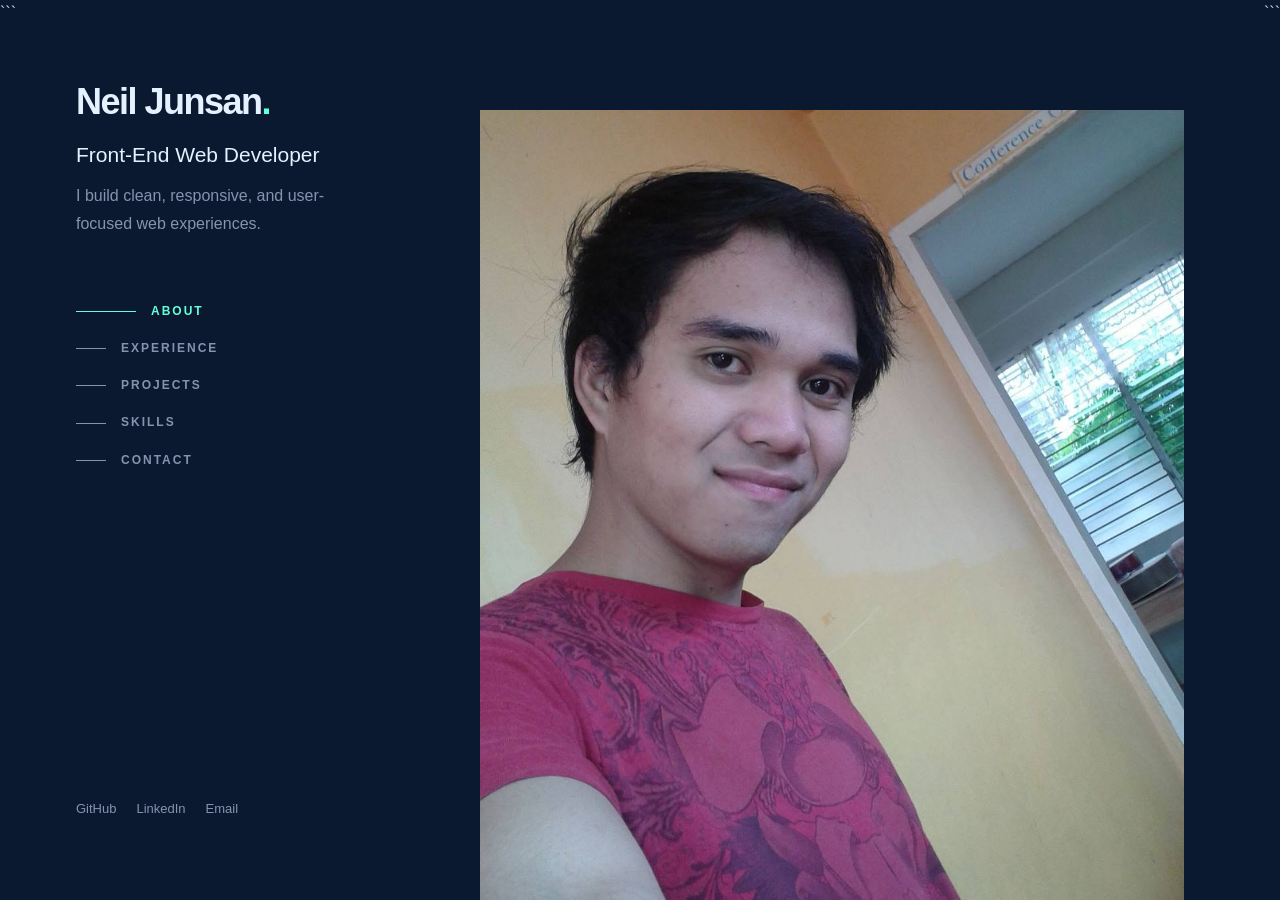
==== commit f45d3938: "Update index.html" ====
--- a/index.html
+++ b/index.html
@@ -111,7 +111,7 @@
 
     </div>
     <div class="right_pic">
-      <img src="assets/images/">
+      <img src="/assets/images/511155625_24175515755412277_2492406543370372997_n.jpg">
     </div>
 
   </section>
--- a/assets/style.css
+++ b/assets/style.css
@@ -218,7 +218,7 @@
 align-items: center;
 }
 
-.mobile-intro {/* display: none; */}
+.mobile-intro { display: none;  }
 
 /* =========================================================
 EYEBROW
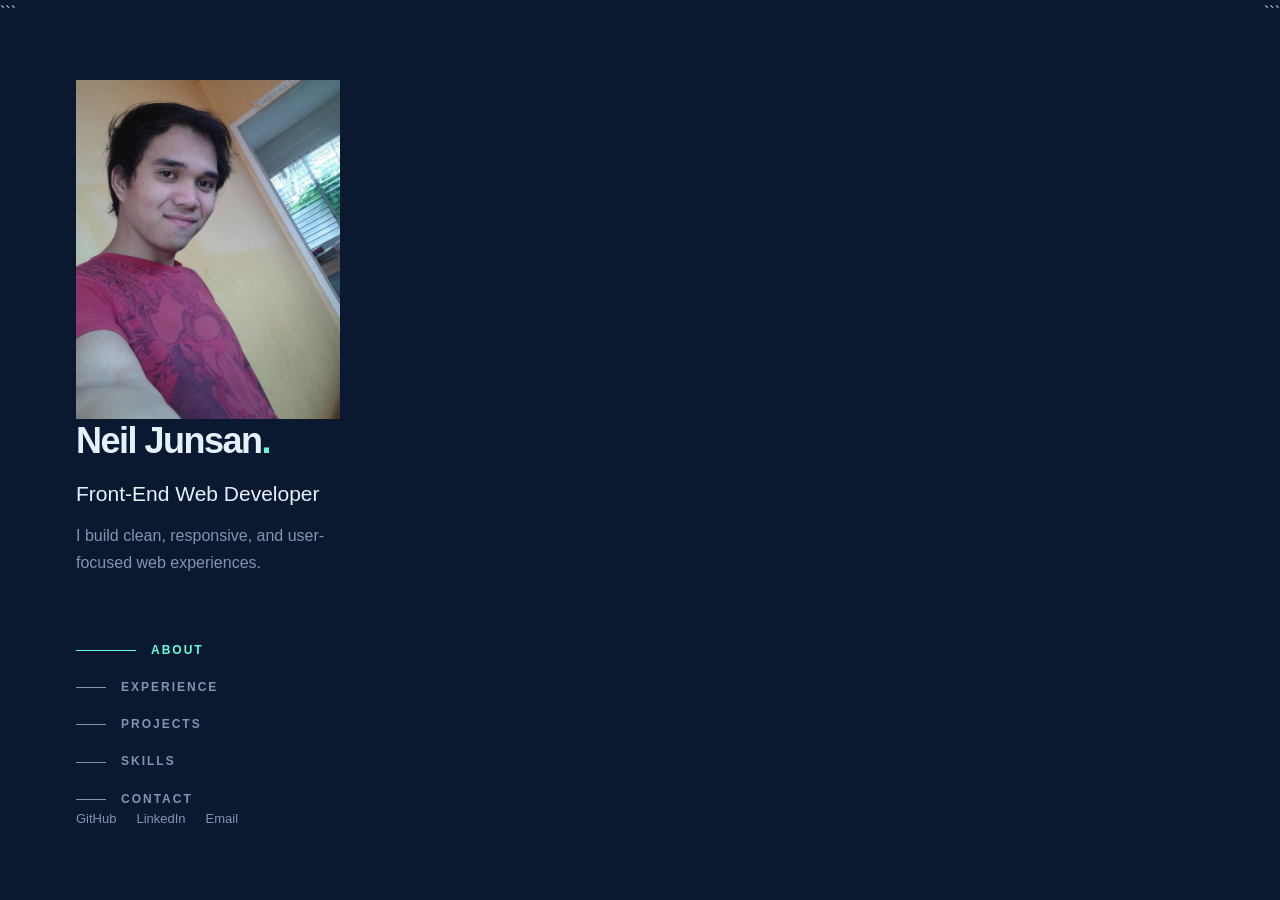
==== commit b552099b: "Update index.html" ====
--- a/index.html
+++ b/index.html
@@ -20,7 +20,9 @@
   <div class="sidebar-inner">
 
     <div class="intro">
-
+      <div class="right_pic">
+        <img src="/assets/images/511155625_24175515755412277_2492406543370372997_n.jpg">
+      </div>
       <a class="logo" href="#home">
         Neil Junsan<span>.</span>
       </a>
@@ -110,9 +112,7 @@
       </h2>
 
     </div>
-    <div class="right_pic">
-      <img src="/assets/images/511155625_24175515755412277_2492406543370372997_n.jpg">
-    </div>
+    
 
   </section>
 
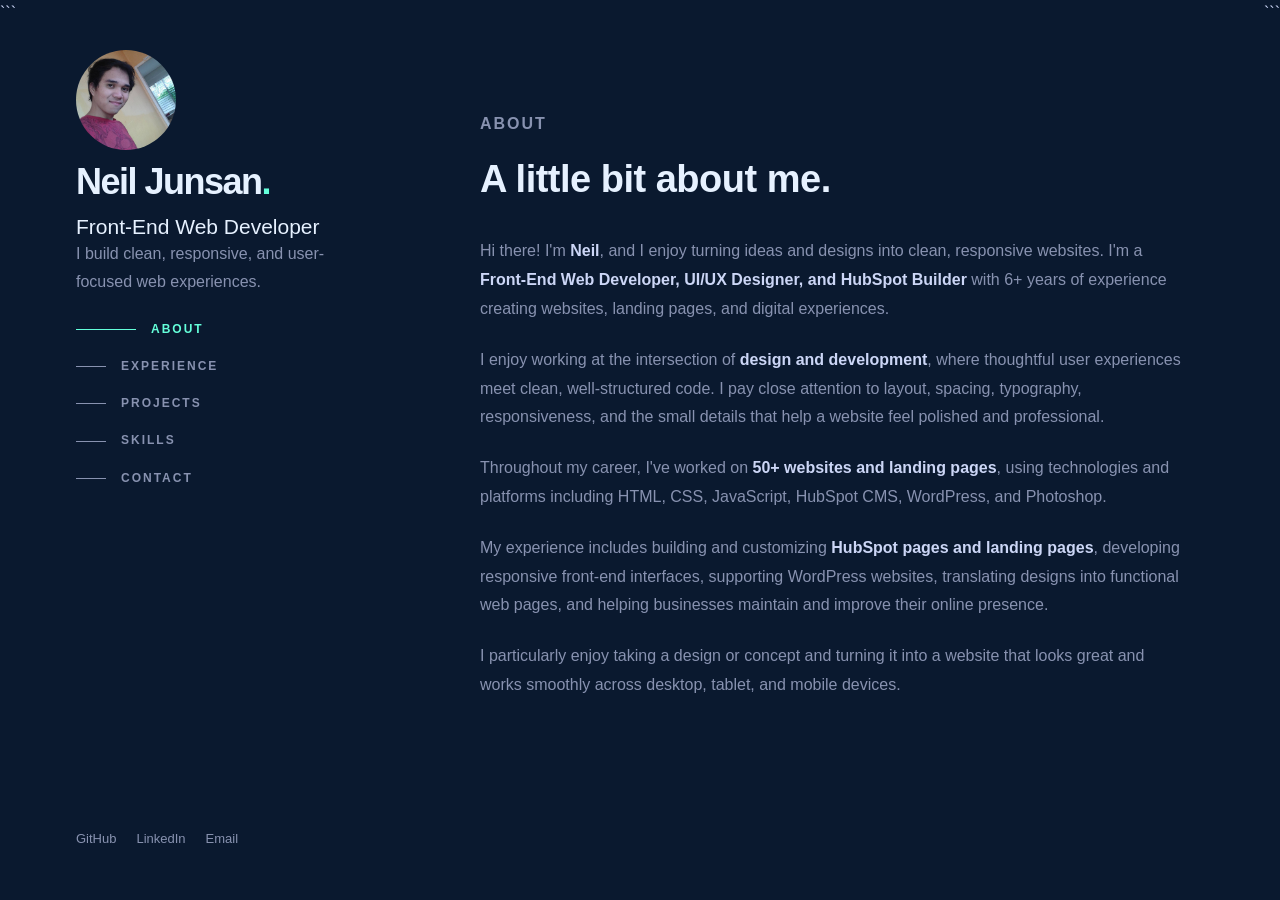
==== commit a3a0d1a8: "Update index.html" ====
--- a/index.html
+++ b/index.html
@@ -404,7 +404,7 @@
       I'm always open to discussing new projects, freelance opportunities, and web development roles.
     </p>
 
-    <a class="contact-button" href="mailto:your-email@example.com">
+    <a class="contact-button" href="mailto:neiljunsan@gmail.com">
       Get in touch →
     </a>
 
--- a/assets/style.css
+++ b/assets/style.css
@@ -52,7 +52,7 @@
 
 .sidebar-inner {
 height: 100vh;
-padding: 80px 60px;
+padding: 50px 60px;
 display: flex;
 flex-direction: column;
 }
@@ -64,7 +64,7 @@
 .logo {
 display: inline-block;
 width: fit-content;
-margin-bottom: 18px;
+margin-bottom: 10px;
 
 color: #e6f1ff;
 font-size: 36px;
@@ -87,8 +87,7 @@
 SIDEBAR INTRO
 ========================================================= */
 
-.intro h1 {
-margin-bottom: 14px;
+.intro h1 { 
 
 color: #e6f1ff;
 font-size: 21px;
@@ -107,13 +106,19 @@
 /* =========================================================
 NAVIGATION
 ========================================================= */
-
+.right_pic { 
+    width: 100px;
+    height: 100px;
+    position: relative;
+    border-radius: 100px;
+    overflow: hidden; 
+    margin-bottom:10px;
+}
 .portfolio-nav {
 display: flex;
 flex-direction: column;
-gap: 18px;
-
-margin-top: 65px;
+gap: 18px; 
+margin-top: 25px;
 }
 
 .nav-link {
@@ -218,7 +223,7 @@
 align-items: center;
 }
 
-.mobile-intro { display: none;  }
+.mobile-intro, .home-section { display: none;  }
 
 /* =========================================================
 EYEBROW
